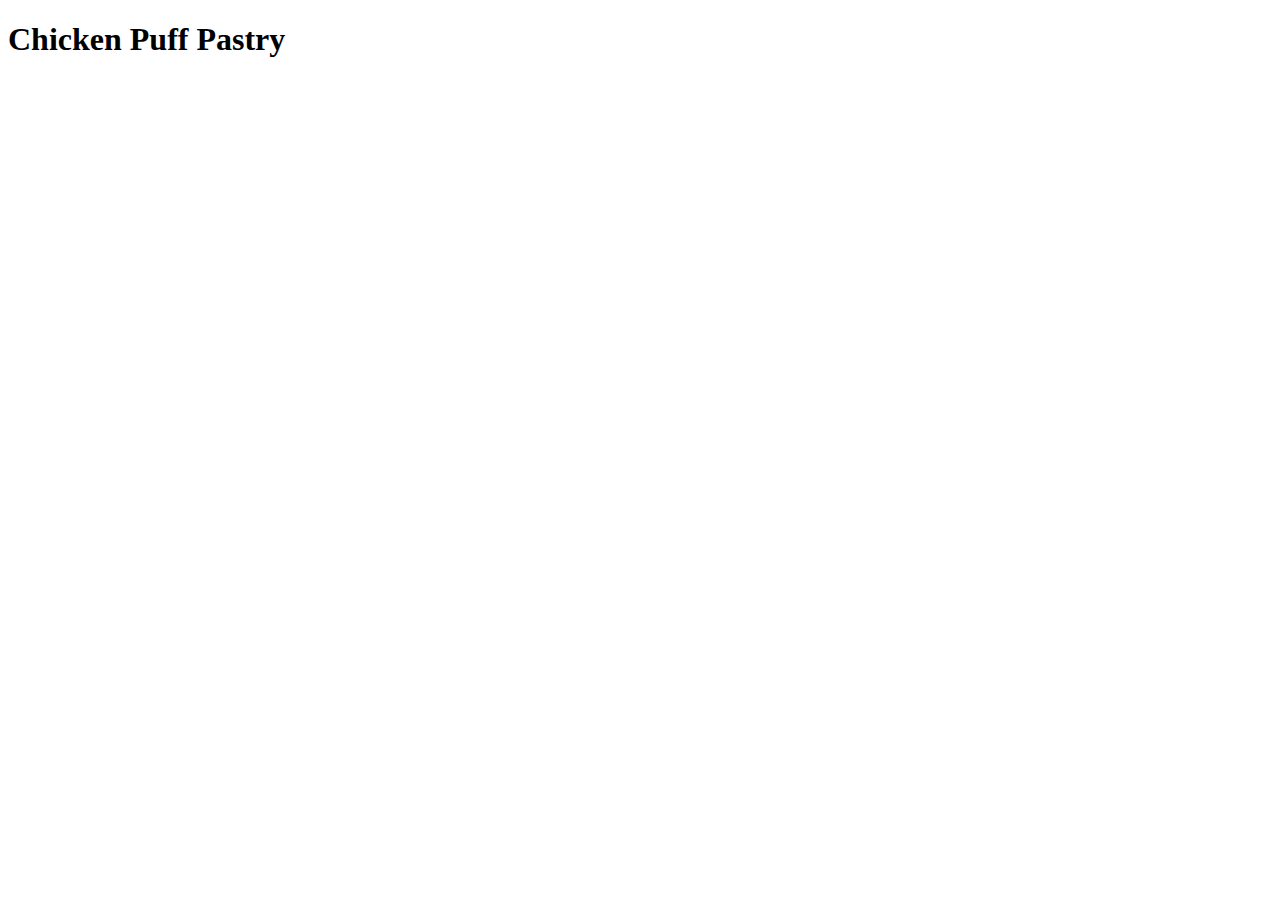
==== recipes/chicken-puff-pastry.html @ ab2abe8d "Added initial structure and first recipe" ====
<!DOCTYPE html>
<html lang="en">
<head>
    <meta charset="UTF-8">
    <meta http-equiv="X-UA-Compatible" content="IE=edge">
    <meta name="viewport" content="width=device-width, initial-scale=1.0">
    <title>Chicken Puff Pastry</title>
</head>
<body>
    <h1>Chicken Puff Pastry</h1>
</body>
</html>
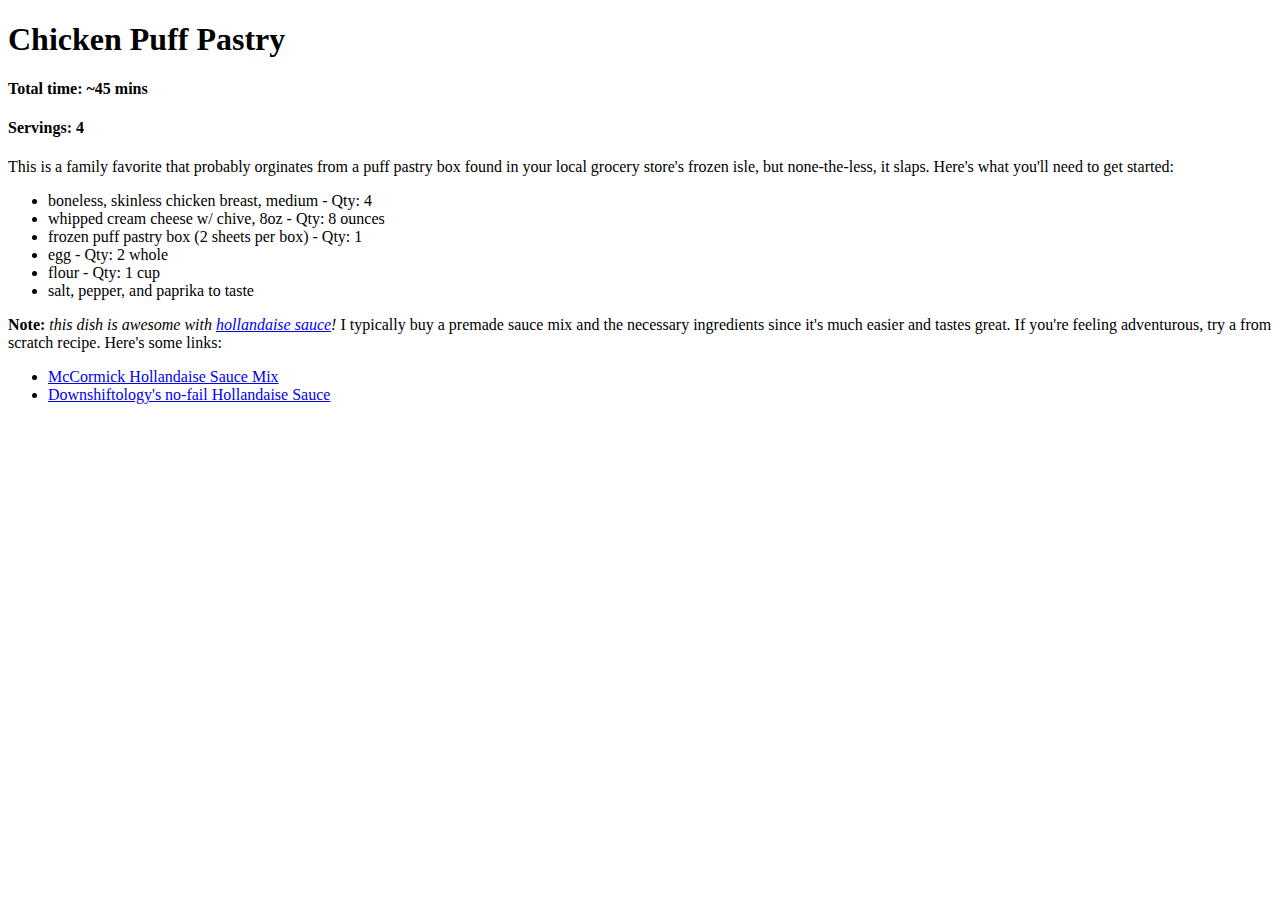
==== commit 85ddbd85: "Added recipe details and ingredients for CPP" ====
--- a/recipes/chicken-puff-pastry.html
+++ b/recipes/chicken-puff-pastry.html
@@ -8,5 +8,21 @@
 </head>
 <body>
     <h1>Chicken Puff Pastry</h1>
+    <h4>Total time: ~45 mins</h4>  
+    <h4>Servings: 4</h4>
+    <p>This is a family favorite that probably orginates from a puff pastry box found in your local grocery store's frozen isle, but none-the-less, it slaps. Here's what you'll need to get started:</p>
+        <ul>
+            <li>boneless, skinless chicken breast, medium - Qty: 4</li>
+            <li>whipped cream cheese w/ chive, 8oz - Qty: 8 ounces </li>
+            <li>frozen puff pastry box (2 sheets per box) - Qty: 1</li>
+            <li>egg - Qty: 2 whole</li>
+            <li>flour - Qty: 1 cup</li>
+            <li>salt, pepper, and paprika to taste</li>
+        </ul>
+    <p><strong>Note: </strong><em>this dish is awesome with <a href="https://en.wikipedia.org/wiki/Hollandaise_sauce">hollandaise sauce</a>!</em> I typically buy a premade sauce mix and the necessary ingredients since it's much easier and tastes great. If you're feeling adventurous, try a from scratch recipe. Here's some links:</p>
+        <ul>
+            <li><a href="https://www.mccormick.com/spices-and-flavors/recipe-mixes/gravies-and-sauces/hollandaise-sauce-mix">McCormick Hollandaise Sauce Mix</a></li>
+            <li><a href="https://downshiftology.com/recipes/hollandaise-sauce/">Downshiftology's no-fail Hollandaise Sauce</a></li>
+        </ul>
 </body>
 </html>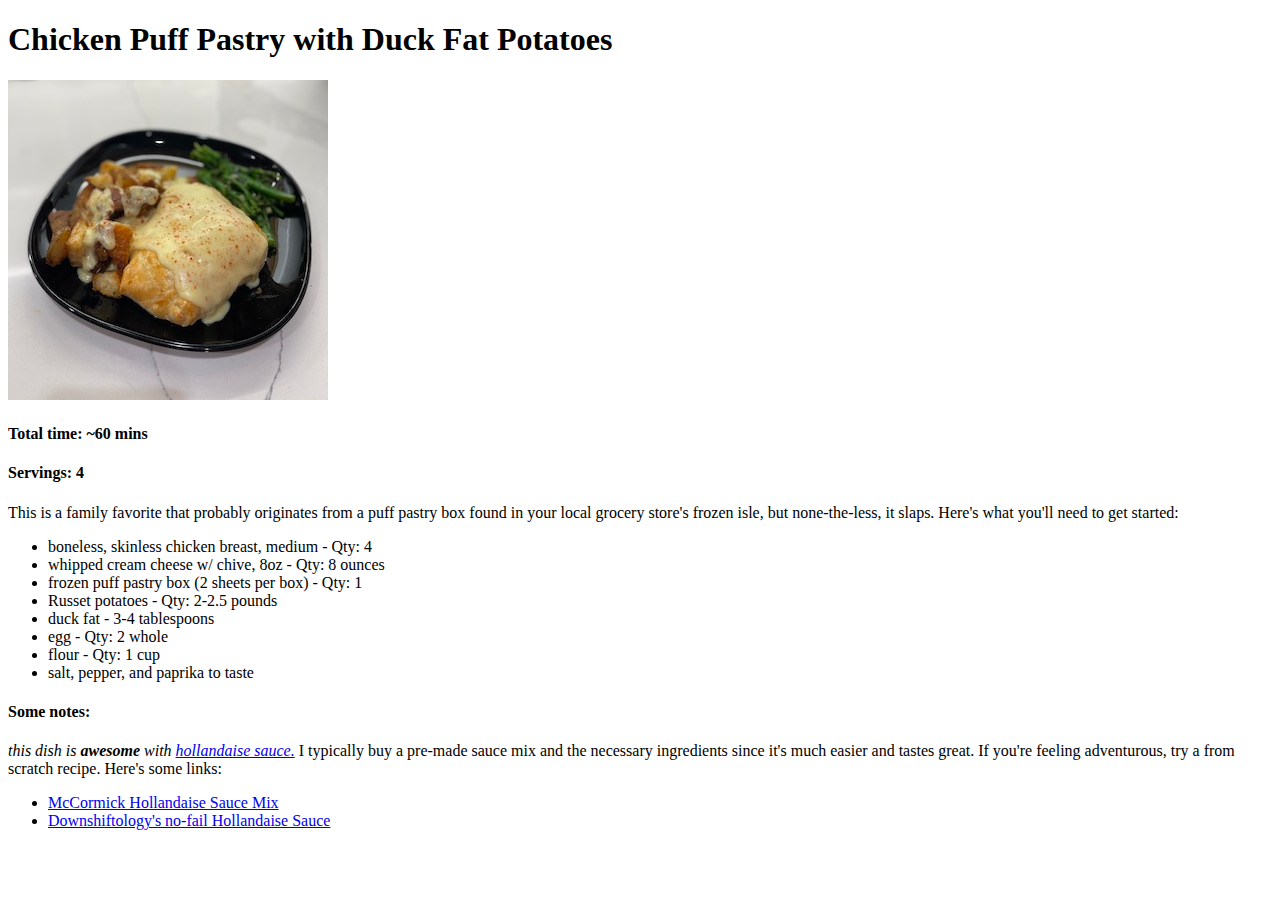
==== commit 2d68ad73: "combined CPP & potatoes, added imagine to CPP" ====
--- a/recipes/chicken-puff-pastry.html
+++ b/recipes/chicken-puff-pastry.html
@@ -4,22 +4,26 @@
     <meta charset="UTF-8">
     <meta http-equiv="X-UA-Compatible" content="IE=edge">
     <meta name="viewport" content="width=device-width, initial-scale=1.0">
-    <title>Chicken Puff Pastry</title>
+    <title>Chicken Puff Pastry w. Duck Fat Potatoes</title>
 </head>
 <body>
-    <h1>Chicken Puff Pastry</h1>
-    <h4>Total time: ~45 mins</h4>  
+    <h1>Chicken Puff Pastry with Duck Fat Potatoes</h1>
+    <img src="../images/portrait-final-product-cpp.jpeg" alt="a delicious plate of chicken puff pastry">
+    <h4>Total time: ~60 mins</h4>  
     <h4>Servings: 4</h4>
-    <p>This is a family favorite that probably orginates from a puff pastry box found in your local grocery store's frozen isle, but none-the-less, it slaps. Here's what you'll need to get started:</p>
+    <p>This is a family favorite that probably originates from a puff pastry box found in your local grocery store's frozen isle, but none-the-less, it slaps. Here's what you'll need to get started:</p>
         <ul>
             <li>boneless, skinless chicken breast, medium - Qty: 4</li>
             <li>whipped cream cheese w/ chive, 8oz - Qty: 8 ounces </li>
             <li>frozen puff pastry box (2 sheets per box) - Qty: 1</li>
+            <li>Russet potatoes - Qty: 2-2.5 pounds </li>
+            <li>duck fat - 3-4 tablespoons</li>
             <li>egg - Qty: 2 whole</li>
             <li>flour - Qty: 1 cup</li>
             <li>salt, pepper, and paprika to taste</li>
         </ul>
-    <p><strong>Note: </strong><em>this dish is awesome with <a href="https://en.wikipedia.org/wiki/Hollandaise_sauce">hollandaise sauce</a>!</em> I typically buy a premade sauce mix and the necessary ingredients since it's much easier and tastes great. If you're feeling adventurous, try a from scratch recipe. Here's some links:</p>
+    <h4>Some notes:</h4>
+        <p><em>this dish is <strong>awesome</strong> with <a href="https://en.wikipedia.org/wiki/Hollandaise_sauce">hollandaise sauce.</a></em> I typically buy a pre-made sauce mix and the necessary ingredients since it's much easier and tastes great. If you're feeling adventurous, try a from scratch recipe. Here's some links:</p>
         <ul>
             <li><a href="https://www.mccormick.com/spices-and-flavors/recipe-mixes/gravies-and-sauces/hollandaise-sauce-mix">McCormick Hollandaise Sauce Mix</a></li>
             <li><a href="https://downshiftology.com/recipes/hollandaise-sauce/">Downshiftology's no-fail Hollandaise Sauce</a></li>
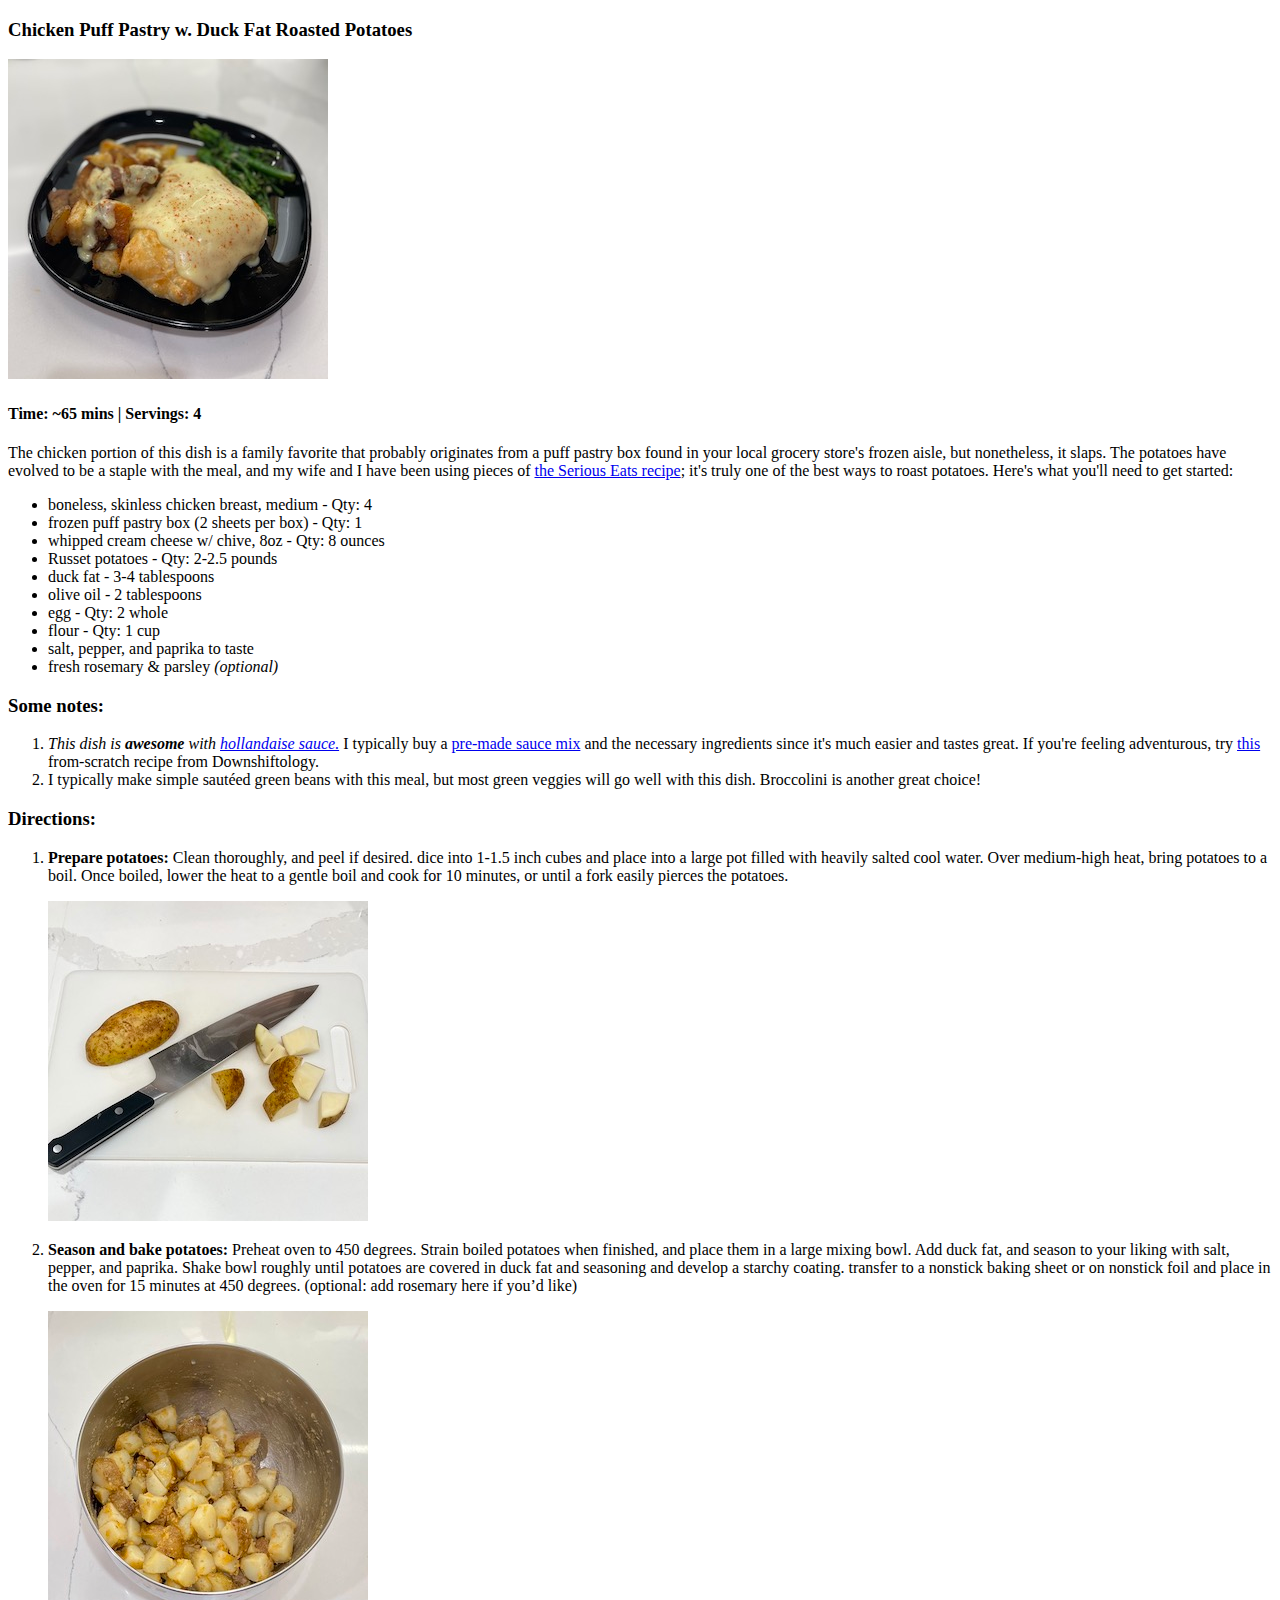
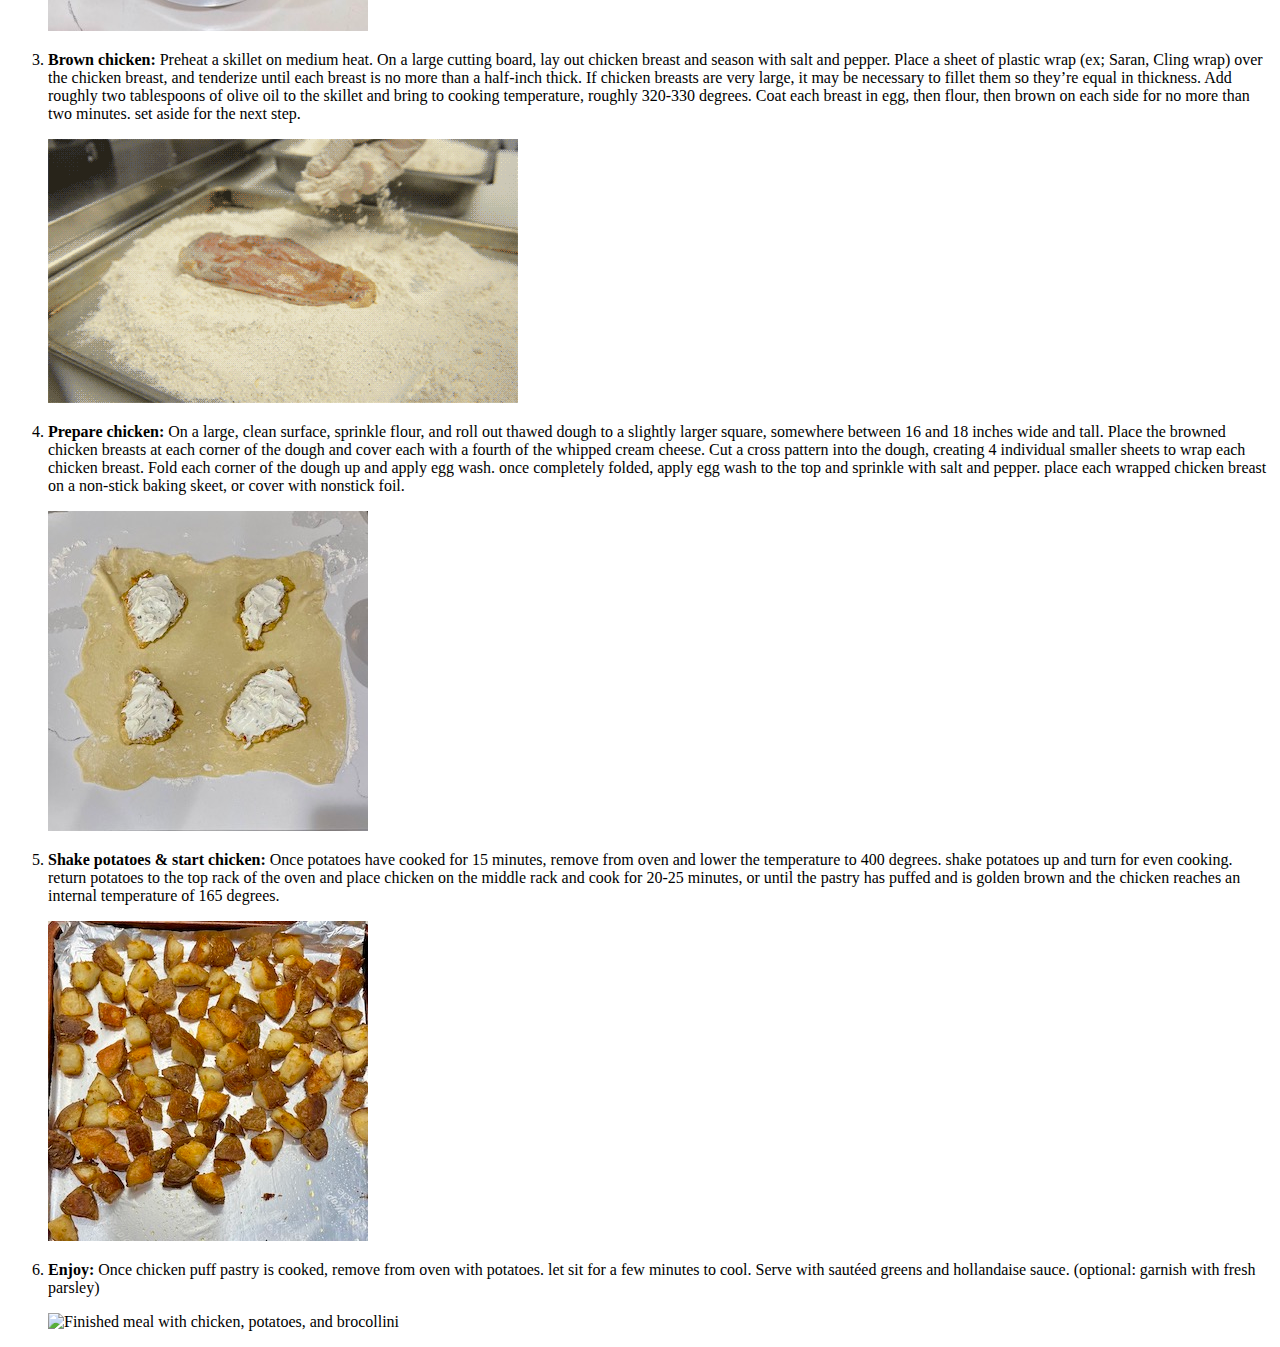
==== commit 0ccfadd2: "Finished CPP recipe, updated home page, added images" ====
--- a/recipes/chicken-puff-pastry.html
+++ b/recipes/chicken-puff-pastry.html
@@ -4,29 +4,38 @@
     <meta charset="UTF-8">
     <meta http-equiv="X-UA-Compatible" content="IE=edge">
     <meta name="viewport" content="width=device-width, initial-scale=1.0">
-    <title>Chicken Puff Pastry w. Duck Fat Potatoes</title>
+    <title>Chicken Puff Pastry w. Duck Fat Roasted Potatoes</title>
 </head>
 <body>
-    <h1>Chicken Puff Pastry with Duck Fat Potatoes</h1>
+    <h3>Chicken Puff Pastry w. Duck Fat Roasted Potatoes</h3>
     <img src="../images/portrait-final-product-cpp.jpeg" alt="a delicious plate of chicken puff pastry">
-    <h4>Total time: ~60 mins</h4>  
-    <h4>Servings: 4</h4>
-    <p>This is a family favorite that probably originates from a puff pastry box found in your local grocery store's frozen isle, but none-the-less, it slaps. Here's what you'll need to get started:</p>
-        <ul>
-            <li>boneless, skinless chicken breast, medium - Qty: 4</li>
-            <li>whipped cream cheese w/ chive, 8oz - Qty: 8 ounces </li>
-            <li>frozen puff pastry box (2 sheets per box) - Qty: 1</li>
-            <li>Russet potatoes - Qty: 2-2.5 pounds </li>
-            <li>duck fat - 3-4 tablespoons</li>
-            <li>egg - Qty: 2 whole</li>
-            <li>flour - Qty: 1 cup</li>
-            <li>salt, pepper, and paprika to taste</li>
-        </ul>
-    <h4>Some notes:</h4>
-        <p><em>this dish is <strong>awesome</strong> with <a href="https://en.wikipedia.org/wiki/Hollandaise_sauce">hollandaise sauce.</a></em> I typically buy a pre-made sauce mix and the necessary ingredients since it's much easier and tastes great. If you're feeling adventurous, try a from scratch recipe. Here's some links:</p>
-        <ul>
-            <li><a href="https://www.mccormick.com/spices-and-flavors/recipe-mixes/gravies-and-sauces/hollandaise-sauce-mix">McCormick Hollandaise Sauce Mix</a></li>
-            <li><a href="https://downshiftology.com/recipes/hollandaise-sauce/">Downshiftology's no-fail Hollandaise Sauce</a></li>
-        </ul>
+    <h4>Time: ~65 mins | Servings: 4</h4>
+        <p>The chicken portion of this dish is a family favorite that probably originates from a puff pastry box found in your local grocery store's frozen aisle, but nonetheless, it slaps. The potatoes have evolved to be a staple with the meal, and my wife and I have been using pieces of <a href="https://www.seriouseats.com/the-best-roast-potatoes-ever-recipe">the Serious Eats recipe</a>; it's truly one of the best ways to roast potatoes. Here's what you'll need to get started:</p>
+            <ul>
+                <li>boneless, skinless chicken breast, medium - Qty: 4</li>
+                <li>frozen puff pastry box (2 sheets per box) - Qty: 1</li>
+                <li>whipped cream cheese w/ chive, 8oz - Qty: 8 ounces </li>
+                <li>Russet potatoes - Qty: 2-2.5 pounds </li>
+                <li>duck fat - 3-4 tablespoons</li>
+                <li>olive oil - 2 tablespoons</li>
+                <li>egg - Qty: 2 whole</li>
+                <li>flour - Qty: 1 cup</li>
+                <li>salt, pepper, and paprika to taste</li>
+                <li>fresh rosemary & parsley <em>(optional)</em></li>
+            </ul>
+    <h3>Some notes:</h3>
+        <Ol>
+            <li><em>This dish is <strong>awesome</strong> with <a href="https://en.wikipedia.org/wiki/Hollandaise_sauce">hollandaise sauce.</a></em> I typically buy a <a href="https://www.mccormick.com/spices-and-flavors/recipe-mixes/gravies-and-sauces/hollandaise-sauce-mix">pre-made sauce mix</a> and the necessary ingredients since it's much easier and tastes great. If you're feeling adventurous, try <a href="https://downshiftology.com/recipes/hollandaise-sauce/">this</a> from-scratch recipe from Downshiftology.</li>
+            <li>I typically make simple sautéed green beans with this meal, but most green veggies will go well with this dish. Broccolini is another great choice! </li>
+        </Ol>
+    <h3>Directions:</h3>
+        <ol>
+            <li><p><strong>Prepare potatoes: </strong> Clean thoroughly, and peel if desired. dice into 1-1.5 inch cubes and place into a large pot filled with heavily salted cool water. Over medium-high heat, bring potatoes to a boil. Once boiled, lower the heat to a gentle boil and cook for 10 minutes, or until a fork easily pierces the potatoes.</p><img src="../images/sliced-potatoes-center.jpeg" alt="Potatoes sliced to 1-1.5 inch cubes"></li>
+            <li><p><strong>Season and bake potatoes: </strong> Preheat oven to 450 degrees. Strain boiled potatoes when finished, and place them in a large mixing bowl. Add duck fat, and season to your liking with salt, pepper, and paprika. Shake bowl roughly until potatoes are covered in duck fat and seasoning and develop a starchy coating. transfer to a nonstick baking sheet or on nonstick foil and place in the oven for 15 minutes at 450 degrees. (optional: add rosemary here if you’d like)</p><img src="../images/seasoned-potatoes-w-duck-fat.jpeg" alt="Seasoned potatoes with duck fat"></li>
+            <li><p><strong>Brown chicken: </strong>Preheat a skillet on medium heat. On a large cutting board, lay out chicken breast and season with salt and pepper. Place a sheet of plastic wrap (ex; Saran, Cling wrap) over the chicken breast, and tenderize until each breast is no more than a half-inch thick. If chicken breasts are very large, it may be necessary to fillet them so they’re equal in thickness. Add roughly two tablespoons of olive oil to the skillet and bring to cooking temperature, roughly 320-330 degrees. Coat each breast in egg, then flour, then brown on each side for no more than two minutes. set aside for the next step.</p><img src="../images/chicken-flower-gif.gif" alt="Chicken breast being flowered on pan"></li>
+            <li><p><strong>Prepare chicken: </strong>On a large, clean surface, sprinkle flour, and roll out thawed dough to a slightly larger square, somewhere between 16 and 18 inches wide and tall. Place the browned chicken breasts at each corner of the dough and cover each with a fourth of the whipped cream cheese. Cut a cross pattern into the dough, creating 4 individual smaller sheets to wrap each chicken breast. Fold each corner of the dough up and apply egg wash. once completely folded, apply egg wash to the top and sprinkle with salt and pepper. place each wrapped chicken breast on a non-stick baking skeet, or cover with nonstick foil.</p><img src="../images/cpp-dough-cream-cheese.jpeg" alt="Chicken breasts covered in cream cheese on thawed dough"</li>
+            <li><p><strong>Shake potatoes & start chicken: </strong>Once potatoes have cooked for 15 minutes, remove from oven and lower the temperature to 400 degrees. shake potatoes up and turn for even cooking. return potatoes to the top rack of the oven and place chicken on the middle rack and cook for 20-25 minutes, or until the pastry has puffed and is golden brown and the chicken reaches an internal temperature of 165 degrees.</p><img src="../images/finished-potatoes.jpeg" alt="Finished potatoes on baking sheet"></li>
+            <li><p><strong>Enjoy: </strong>Once chicken puff pastry is cooked, remove from oven with potatoes. let sit for a few minutes to cool. Serve with sautéed greens and hollandaise sauce. (optional: garnish with fresh parsley)</p><img src="../images/6z4rks.gif" alt="Finished meal with chicken, potatoes, and brocollini"</li>
+        </ol>
 </body>
 </html>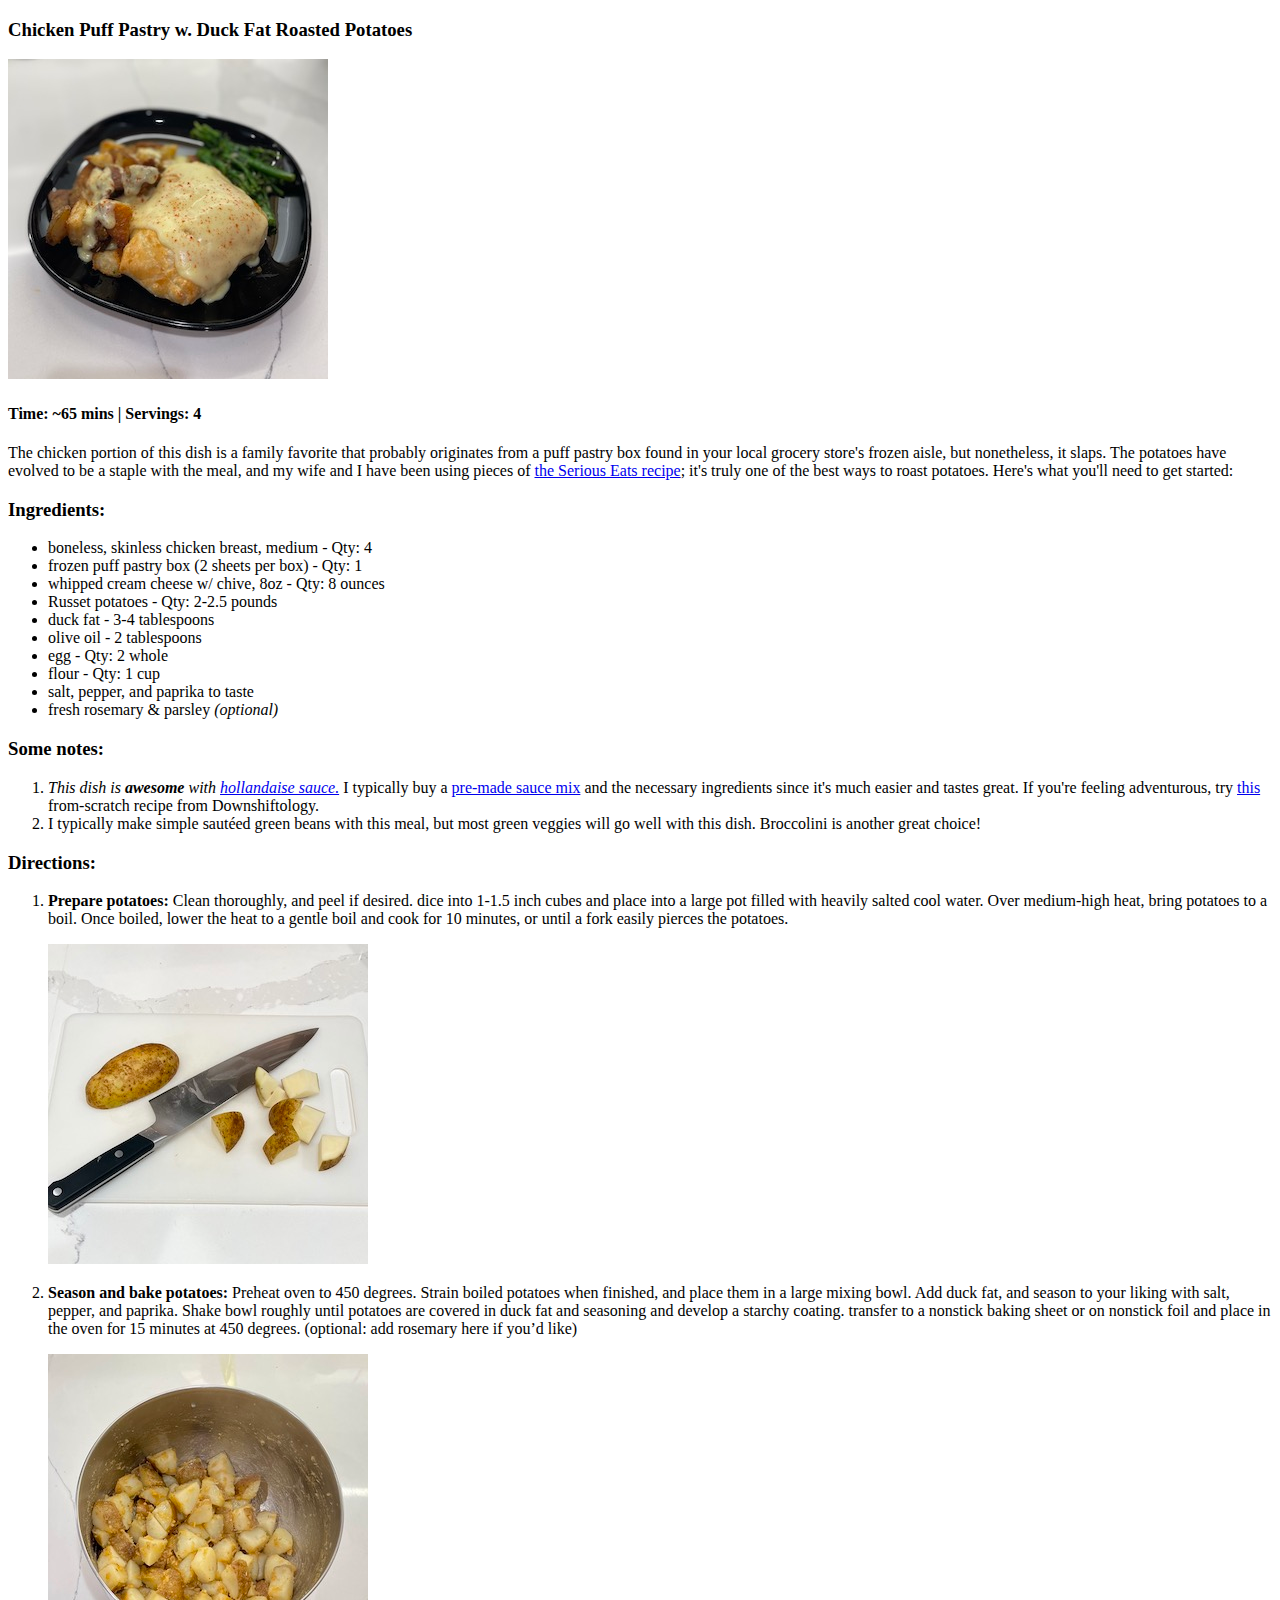
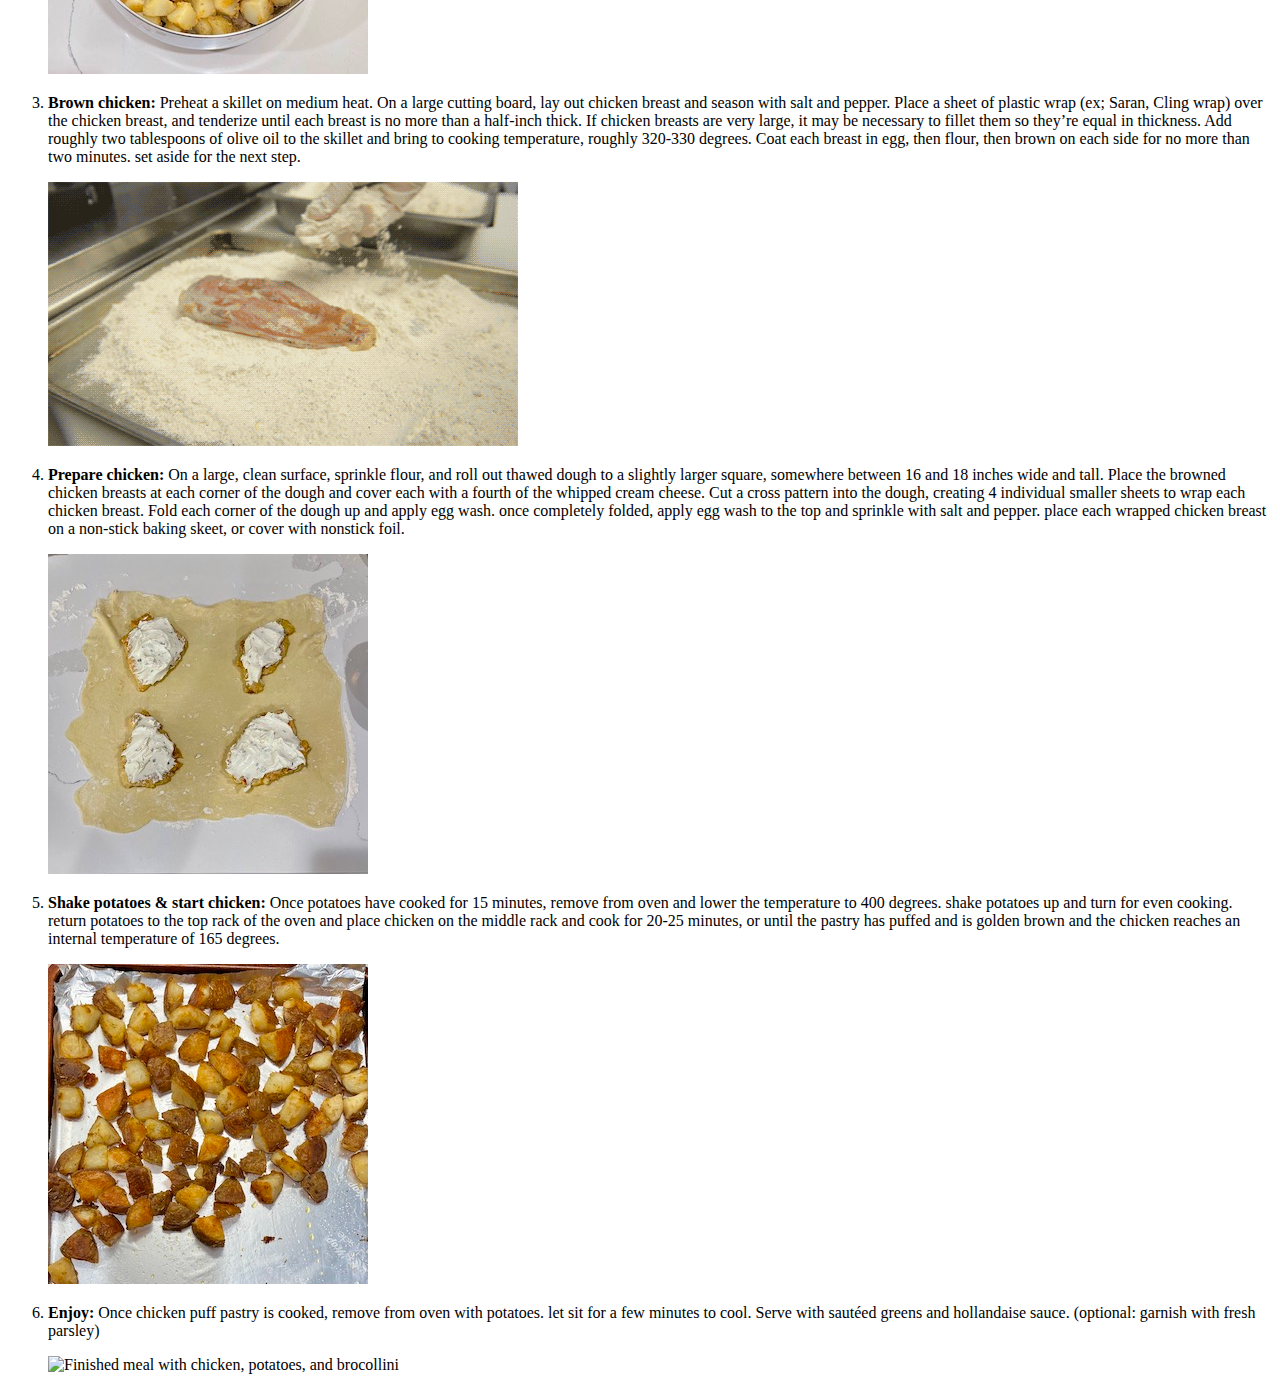
==== commit 3624a9cc: "Added BEC recipe, updated index" ====
--- a/recipes/chicken-puff-pastry.html
+++ b/recipes/chicken-puff-pastry.html
@@ -11,18 +11,19 @@
     <img src="../images/portrait-final-product-cpp.jpeg" alt="a delicious plate of chicken puff pastry">
     <h4>Time: ~65 mins | Servings: 4</h4>
         <p>The chicken portion of this dish is a family favorite that probably originates from a puff pastry box found in your local grocery store's frozen aisle, but nonetheless, it slaps. The potatoes have evolved to be a staple with the meal, and my wife and I have been using pieces of <a href="https://www.seriouseats.com/the-best-roast-potatoes-ever-recipe">the Serious Eats recipe</a>; it's truly one of the best ways to roast potatoes. Here's what you'll need to get started:</p>
-            <ul>
-                <li>boneless, skinless chicken breast, medium - Qty: 4</li>
-                <li>frozen puff pastry box (2 sheets per box) - Qty: 1</li>
-                <li>whipped cream cheese w/ chive, 8oz - Qty: 8 ounces </li>
-                <li>Russet potatoes - Qty: 2-2.5 pounds </li>
-                <li>duck fat - 3-4 tablespoons</li>
-                <li>olive oil - 2 tablespoons</li>
-                <li>egg - Qty: 2 whole</li>
-                <li>flour - Qty: 1 cup</li>
-                <li>salt, pepper, and paprika to taste</li>
-                <li>fresh rosemary & parsley <em>(optional)</em></li>
-            </ul>
+    <h3><strong>Ingredients:</strong></h4>    
+        <ul>
+            <li>boneless, skinless chicken breast, medium - Qty: 4</li>
+            <li>frozen puff pastry box (2 sheets per box) - Qty: 1</li>
+            <li>whipped cream cheese w/ chive, 8oz - Qty: 8 ounces </li>
+            <li>Russet potatoes - Qty: 2-2.5 pounds </li>
+            <li>duck fat - 3-4 tablespoons</li>
+            <li>olive oil - 2 tablespoons</li>
+            <li>egg - Qty: 2 whole</li>
+            <li>flour - Qty: 1 cup</li>
+            <li>salt, pepper, and paprika to taste</li>
+            <li>fresh rosemary & parsley <em>(optional)</em></li>
+        </ul>
     <h3>Some notes:</h3>
         <Ol>
             <li><em>This dish is <strong>awesome</strong> with <a href="https://en.wikipedia.org/wiki/Hollandaise_sauce">hollandaise sauce.</a></em> I typically buy a <a href="https://www.mccormick.com/spices-and-flavors/recipe-mixes/gravies-and-sauces/hollandaise-sauce-mix">pre-made sauce mix</a> and the necessary ingredients since it's much easier and tastes great. If you're feeling adventurous, try <a href="https://downshiftology.com/recipes/hollandaise-sauce/">this</a> from-scratch recipe from Downshiftology.</li>
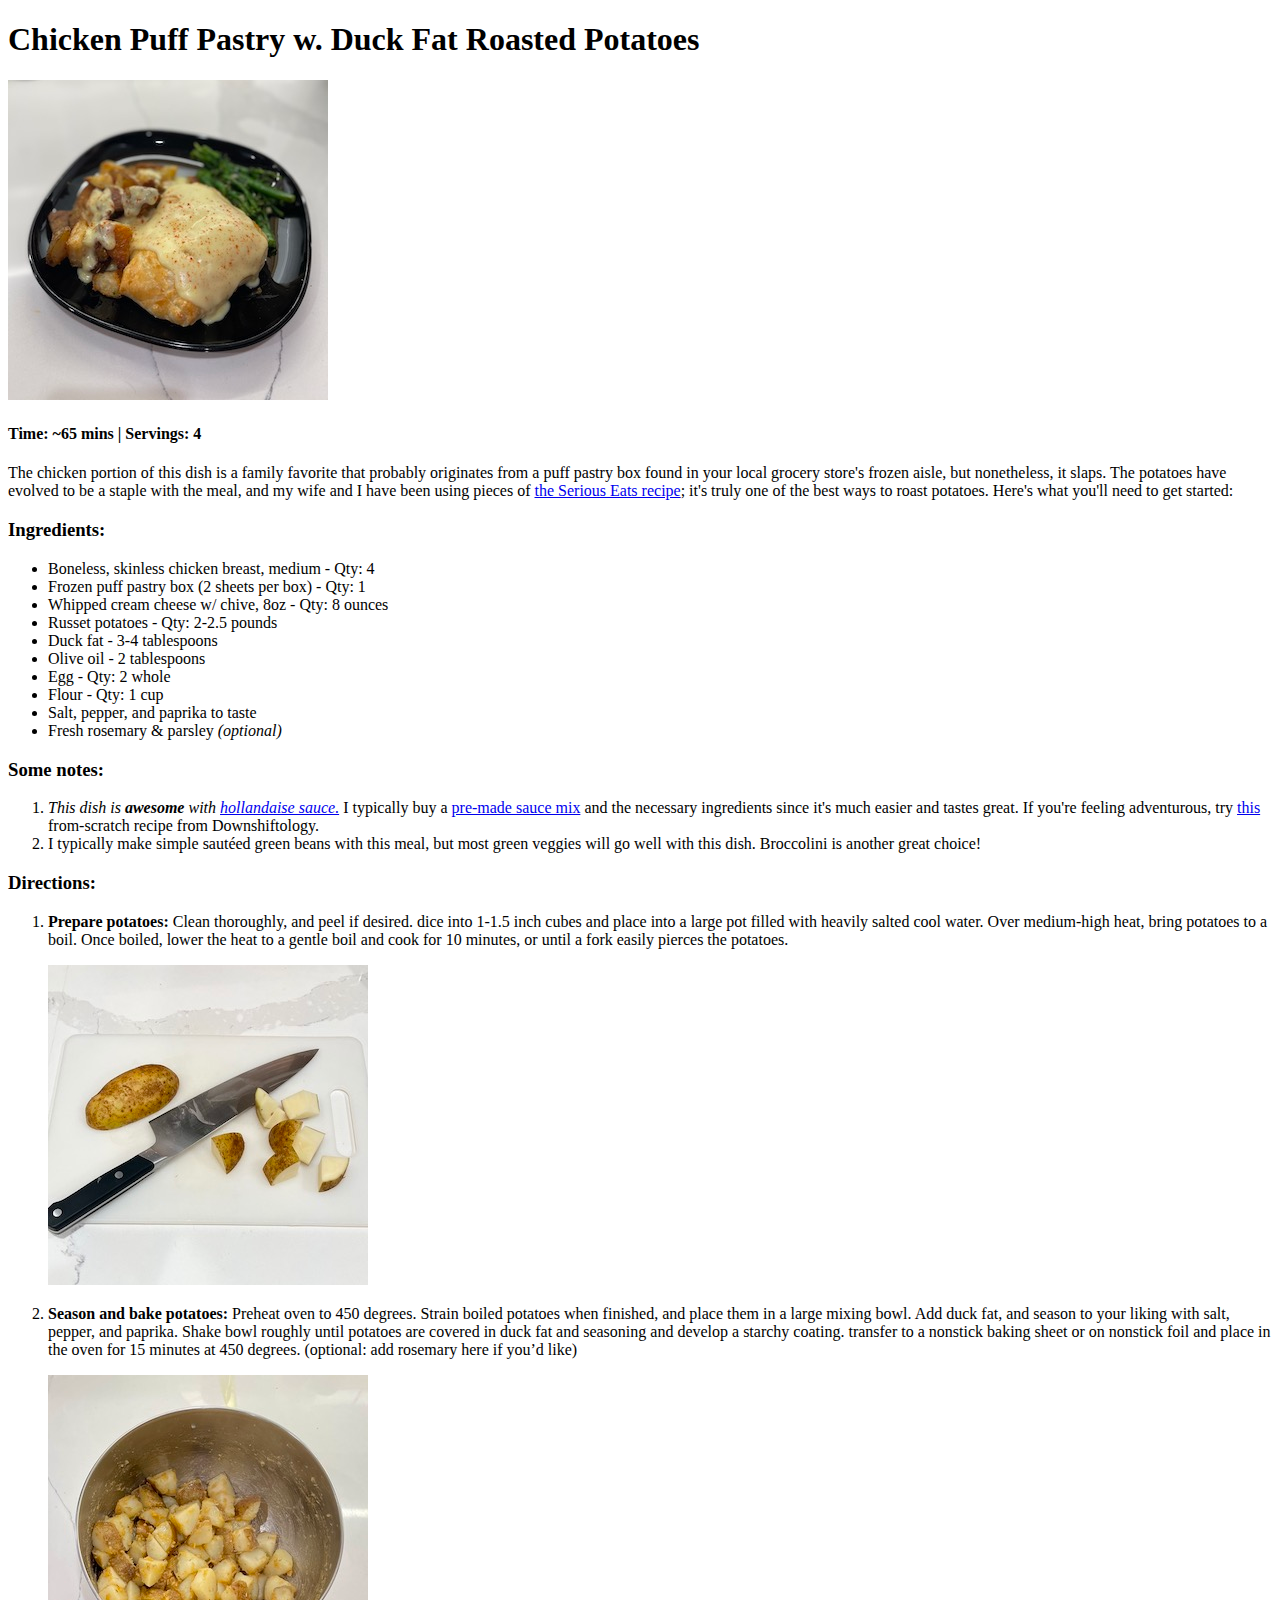
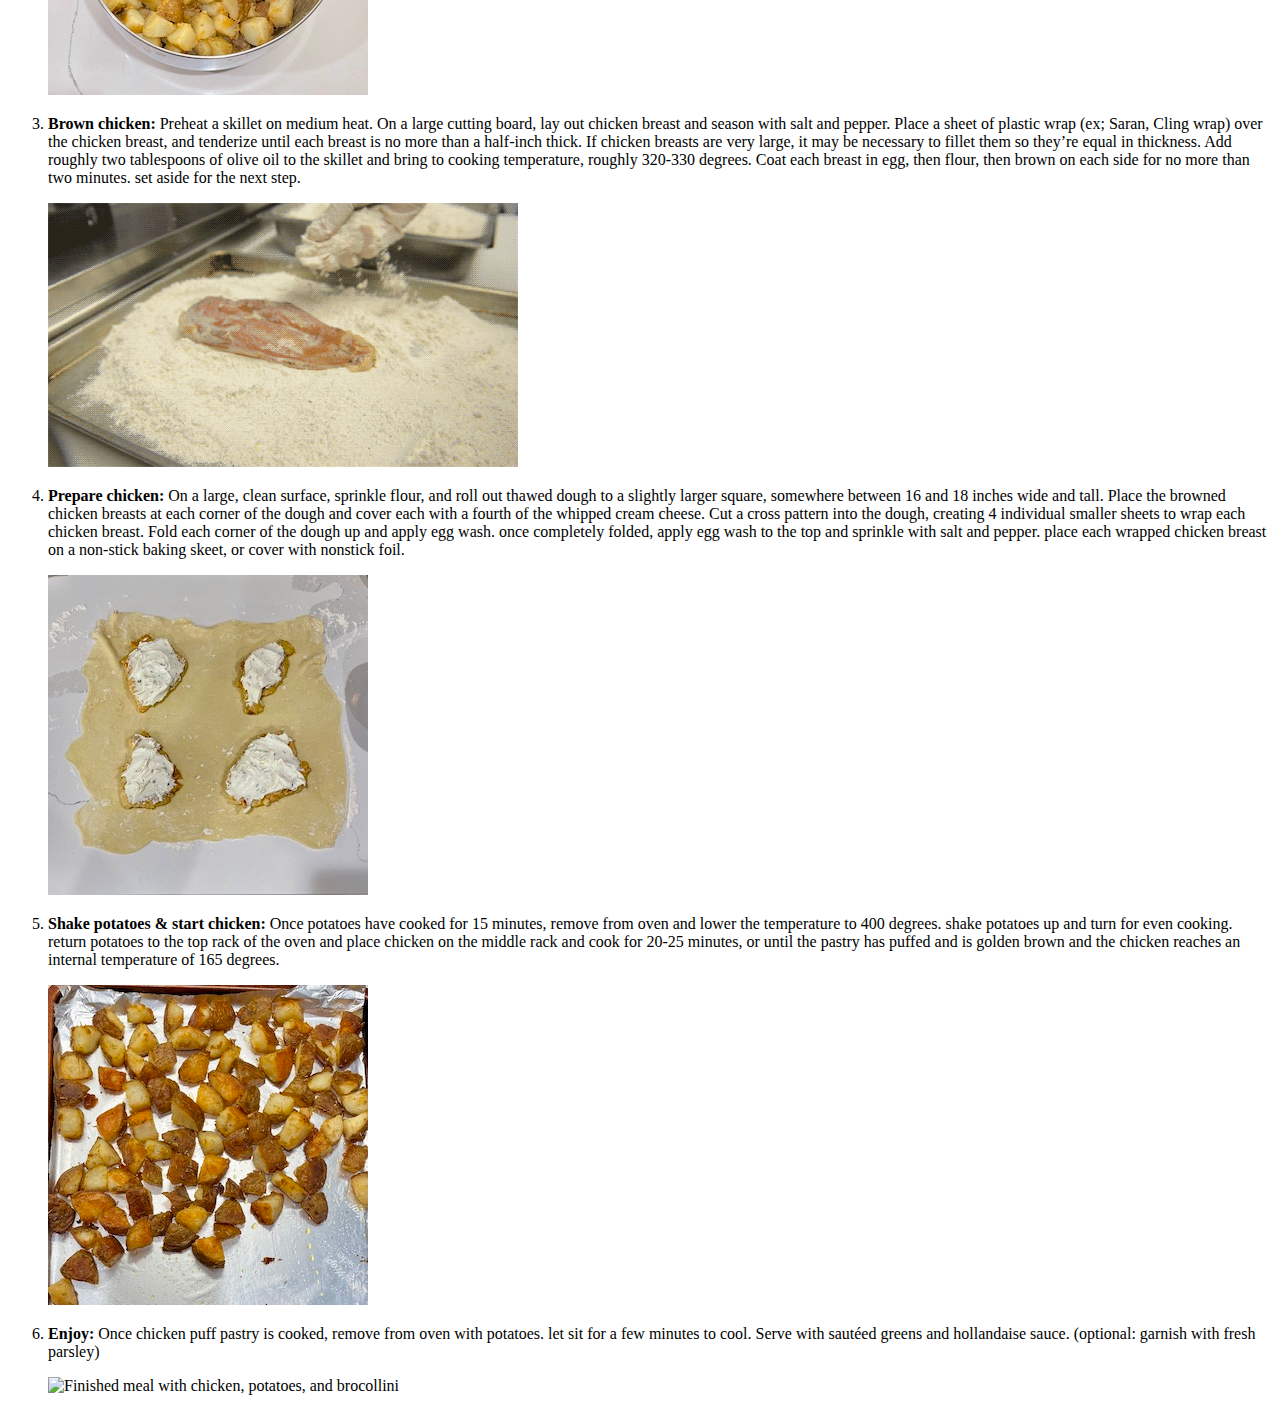
==== commit 1d5fd9c0: "Added Reuben recipe, fixed some formatting on all recipes, added additional images, grammar checked" ====
--- a/recipes/chicken-puff-pastry.html
+++ b/recipes/chicken-puff-pastry.html
@@ -7,22 +7,22 @@
     <title>Chicken Puff Pastry w. Duck Fat Roasted Potatoes</title>
 </head>
 <body>
-    <h3>Chicken Puff Pastry w. Duck Fat Roasted Potatoes</h3>
+    <h1>Chicken Puff Pastry w. Duck Fat Roasted Potatoes</h1>
     <img src="../images/portrait-final-product-cpp.jpeg" alt="a delicious plate of chicken puff pastry">
     <h4>Time: ~65 mins | Servings: 4</h4>
         <p>The chicken portion of this dish is a family favorite that probably originates from a puff pastry box found in your local grocery store's frozen aisle, but nonetheless, it slaps. The potatoes have evolved to be a staple with the meal, and my wife and I have been using pieces of <a href="https://www.seriouseats.com/the-best-roast-potatoes-ever-recipe">the Serious Eats recipe</a>; it's truly one of the best ways to roast potatoes. Here's what you'll need to get started:</p>
-    <h3><strong>Ingredients:</strong></h4>    
+    <h3>Ingredients:</h3>    
         <ul>
-            <li>boneless, skinless chicken breast, medium - Qty: 4</li>
-            <li>frozen puff pastry box (2 sheets per box) - Qty: 1</li>
-            <li>whipped cream cheese w/ chive, 8oz - Qty: 8 ounces </li>
+            <li>Boneless, skinless chicken breast, medium - Qty: 4</li>
+            <li>Frozen puff pastry box (2 sheets per box) - Qty: 1</li>
+            <li>Whipped cream cheese w/ chive, 8oz - Qty: 8 ounces </li>
             <li>Russet potatoes - Qty: 2-2.5 pounds </li>
-            <li>duck fat - 3-4 tablespoons</li>
-            <li>olive oil - 2 tablespoons</li>
-            <li>egg - Qty: 2 whole</li>
-            <li>flour - Qty: 1 cup</li>
-            <li>salt, pepper, and paprika to taste</li>
-            <li>fresh rosemary & parsley <em>(optional)</em></li>
+            <li>Duck fat - 3-4 tablespoons</li>
+            <li>Olive oil - 2 tablespoons</li>
+            <li>Egg - Qty: 2 whole</li>
+            <li>Flour - Qty: 1 cup</li>
+            <li>Salt, pepper, and paprika to taste</li>
+            <li>Fresh rosemary & parsley <em>(optional)</em></li>
         </ul>
     <h3>Some notes:</h3>
         <Ol>
@@ -31,12 +31,12 @@
         </Ol>
     <h3>Directions:</h3>
         <ol>
-            <li><p><strong>Prepare potatoes: </strong> Clean thoroughly, and peel if desired. dice into 1-1.5 inch cubes and place into a large pot filled with heavily salted cool water. Over medium-high heat, bring potatoes to a boil. Once boiled, lower the heat to a gentle boil and cook for 10 minutes, or until a fork easily pierces the potatoes.</p><img src="../images/sliced-potatoes-center.jpeg" alt="Potatoes sliced to 1-1.5 inch cubes"></li>
-            <li><p><strong>Season and bake potatoes: </strong> Preheat oven to 450 degrees. Strain boiled potatoes when finished, and place them in a large mixing bowl. Add duck fat, and season to your liking with salt, pepper, and paprika. Shake bowl roughly until potatoes are covered in duck fat and seasoning and develop a starchy coating. transfer to a nonstick baking sheet or on nonstick foil and place in the oven for 15 minutes at 450 degrees. (optional: add rosemary here if you’d like)</p><img src="../images/seasoned-potatoes-w-duck-fat.jpeg" alt="Seasoned potatoes with duck fat"></li>
-            <li><p><strong>Brown chicken: </strong>Preheat a skillet on medium heat. On a large cutting board, lay out chicken breast and season with salt and pepper. Place a sheet of plastic wrap (ex; Saran, Cling wrap) over the chicken breast, and tenderize until each breast is no more than a half-inch thick. If chicken breasts are very large, it may be necessary to fillet them so they’re equal in thickness. Add roughly two tablespoons of olive oil to the skillet and bring to cooking temperature, roughly 320-330 degrees. Coat each breast in egg, then flour, then brown on each side for no more than two minutes. set aside for the next step.</p><img src="../images/chicken-flower-gif.gif" alt="Chicken breast being flowered on pan"></li>
-            <li><p><strong>Prepare chicken: </strong>On a large, clean surface, sprinkle flour, and roll out thawed dough to a slightly larger square, somewhere between 16 and 18 inches wide and tall. Place the browned chicken breasts at each corner of the dough and cover each with a fourth of the whipped cream cheese. Cut a cross pattern into the dough, creating 4 individual smaller sheets to wrap each chicken breast. Fold each corner of the dough up and apply egg wash. once completely folded, apply egg wash to the top and sprinkle with salt and pepper. place each wrapped chicken breast on a non-stick baking skeet, or cover with nonstick foil.</p><img src="../images/cpp-dough-cream-cheese.jpeg" alt="Chicken breasts covered in cream cheese on thawed dough"</li>
-            <li><p><strong>Shake potatoes & start chicken: </strong>Once potatoes have cooked for 15 minutes, remove from oven and lower the temperature to 400 degrees. shake potatoes up and turn for even cooking. return potatoes to the top rack of the oven and place chicken on the middle rack and cook for 20-25 minutes, or until the pastry has puffed and is golden brown and the chicken reaches an internal temperature of 165 degrees.</p><img src="../images/finished-potatoes.jpeg" alt="Finished potatoes on baking sheet"></li>
-            <li><p><strong>Enjoy: </strong>Once chicken puff pastry is cooked, remove from oven with potatoes. let sit for a few minutes to cool. Serve with sautéed greens and hollandaise sauce. (optional: garnish with fresh parsley)</p><img src="../images/6z4rks.gif" alt="Finished meal with chicken, potatoes, and brocollini"</li>
+            <li><p><strong>Prepare potatoes:</strong> Clean thoroughly, and peel if desired. dice into 1-1.5 inch cubes and place into a large pot filled with heavily salted cool water. Over medium-high heat, bring potatoes to a boil. Once boiled, lower the heat to a gentle boil and cook for 10 minutes, or until a fork easily pierces the potatoes.</p><img src="../images/sliced-potatoes-center.jpeg" alt="Potatoes sliced to 1-1.5 inch cubes"></li>
+            <li><p><strong>Season and bake potatoes:</strong> Preheat oven to 450 degrees. Strain boiled potatoes when finished, and place them in a large mixing bowl. Add duck fat, and season to your liking with salt, pepper, and paprika. Shake bowl roughly until potatoes are covered in duck fat and seasoning and develop a starchy coating. transfer to a nonstick baking sheet or on nonstick foil and place in the oven for 15 minutes at 450 degrees. (optional: add rosemary here if you’d like)</p><img src="../images/seasoned-potatoes-w-duck-fat.jpeg" alt="Seasoned potatoes with duck fat"></li>
+            <li><p><strong>Brown chicken:</strong> Preheat a skillet on medium heat. On a large cutting board, lay out chicken breast and season with salt and pepper. Place a sheet of plastic wrap (ex; Saran, Cling wrap) over the chicken breast, and tenderize until each breast is no more than a half-inch thick. If chicken breasts are very large, it may be necessary to fillet them so they’re equal in thickness. Add roughly two tablespoons of olive oil to the skillet and bring to cooking temperature, roughly 320-330 degrees. Coat each breast in egg, then flour, then brown on each side for no more than two minutes. set aside for the next step.</p><img src="../images/chicken-flower-gif.gif" alt="Chicken breast being flowered on pan"></li>
+            <li><p><strong>Prepare chicken:</strong> On a large, clean surface, sprinkle flour, and roll out thawed dough to a slightly larger square, somewhere between 16 and 18 inches wide and tall. Place the browned chicken breasts at each corner of the dough and cover each with a fourth of the whipped cream cheese. Cut a cross pattern into the dough, creating 4 individual smaller sheets to wrap each chicken breast. Fold each corner of the dough up and apply egg wash. once completely folded, apply egg wash to the top and sprinkle with salt and pepper. place each wrapped chicken breast on a non-stick baking skeet, or cover with nonstick foil.</p><img src="../images/cpp-dough-cream-cheese.jpeg" alt="Chicken breasts covered in cream cheese on thawed dough"></li>
+            <li><p><strong>Shake potatoes & start chicken:</strong> Once potatoes have cooked for 15 minutes, remove from oven and lower the temperature to 400 degrees. shake potatoes up and turn for even cooking. return potatoes to the top rack of the oven and place chicken on the middle rack and cook for 20-25 minutes, or until the pastry has puffed and is golden brown and the chicken reaches an internal temperature of 165 degrees.</p><img src="../images/finished-potatoes.jpeg" alt="Finished potatoes on baking sheet"></li>
+            <li><p><strong>Enjoy:</strong> Once chicken puff pastry is cooked, remove from oven with potatoes. let sit for a few minutes to cool. Serve with sautéed greens and hollandaise sauce. (optional: garnish with fresh parsley)</p><img src="../images/6z4rks.gif" alt="Finished meal with chicken, potatoes, and brocollini"></li>
         </ol>
 </body>
 </html>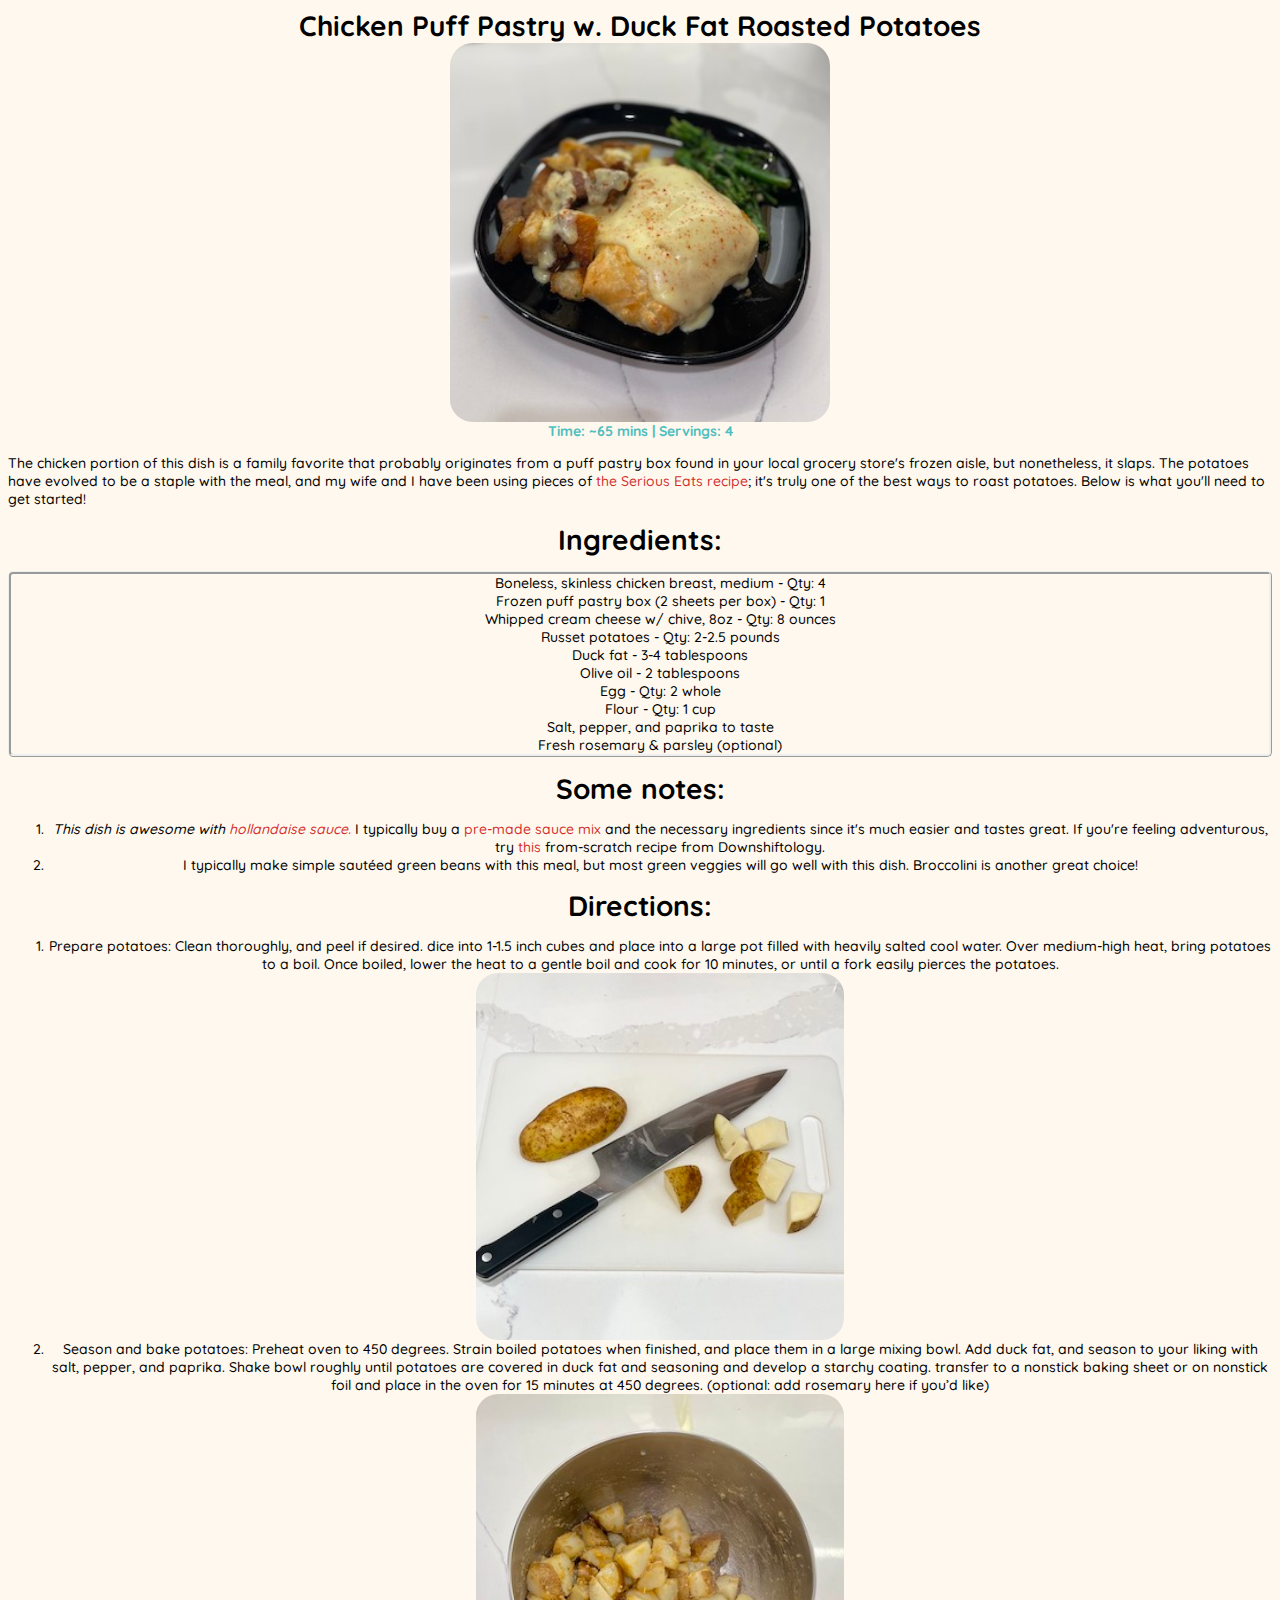
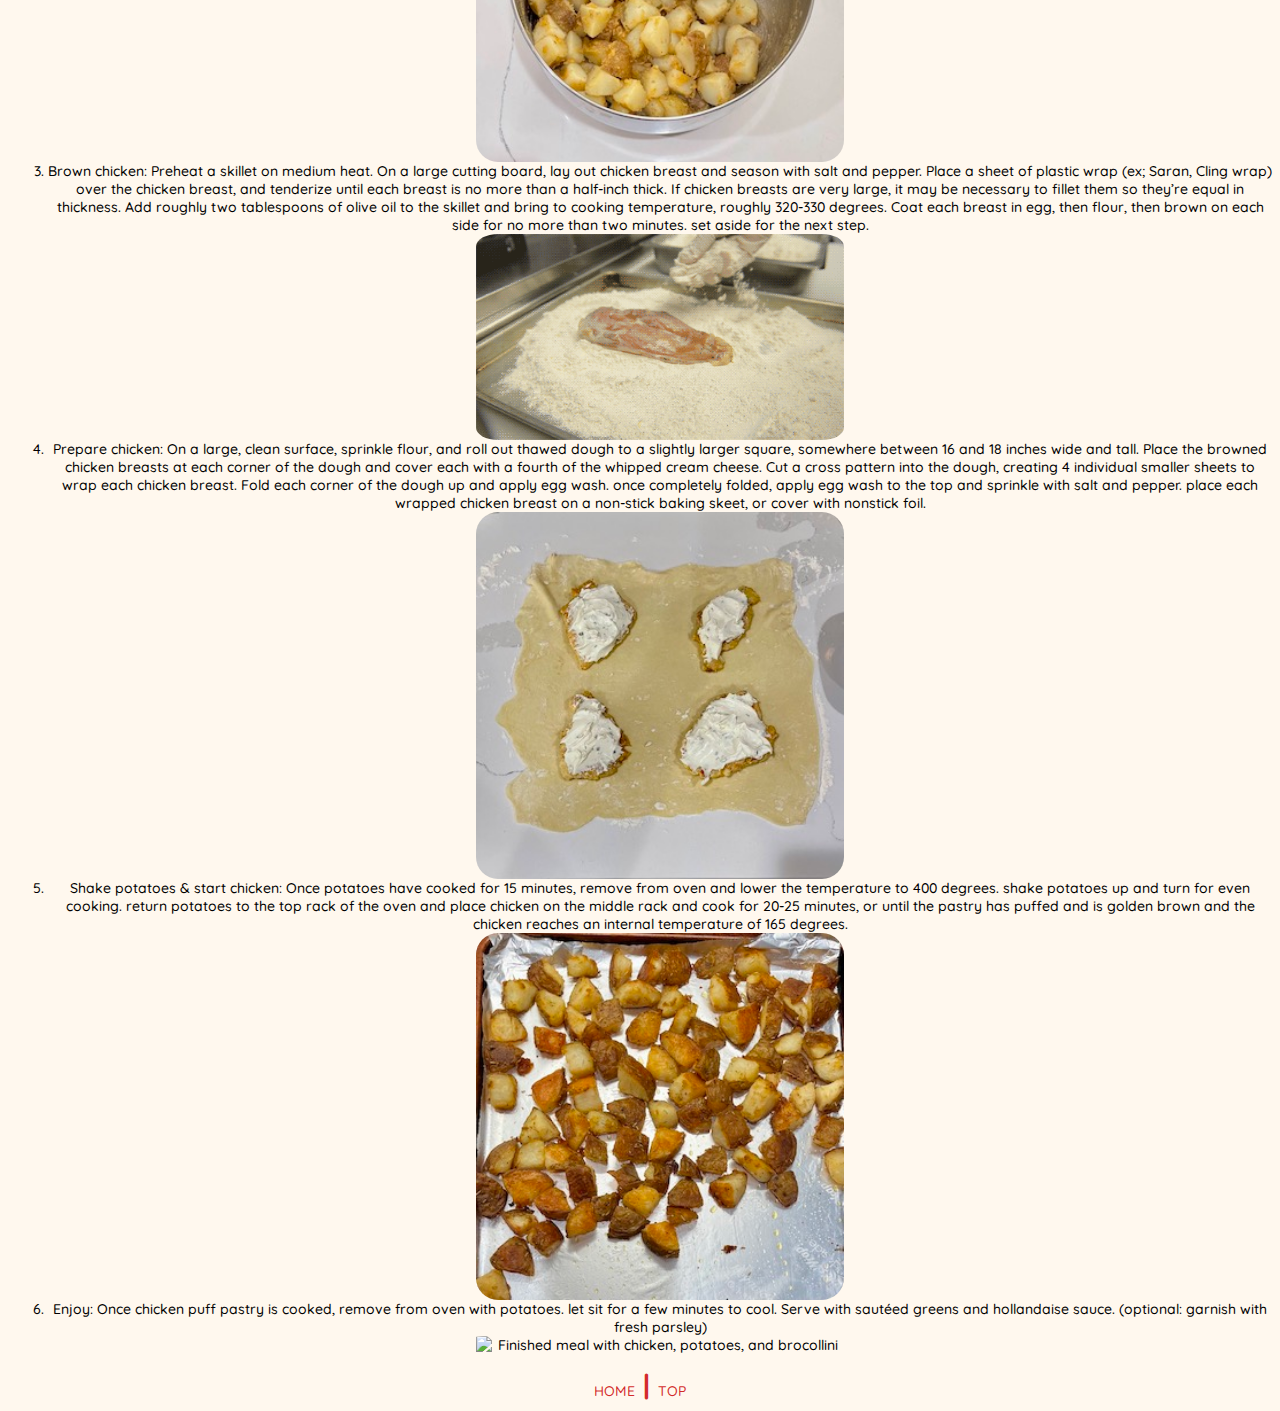
==== commit 5cc1fba2: "finalized CSS for CPP, created css files for remaining recipes, added favicon, formatting" ====
--- a/recipes/chicken-puff-pastry.html
+++ b/recipes/chicken-puff-pastry.html
@@ -1,42 +1,52 @@
 <!DOCTYPE html>
 <html lang="en">
-<head>
-    <meta charset="UTF-8">
-    <meta http-equiv="X-UA-Compatible" content="IE=edge">
-    <meta name="viewport" content="width=device-width, initial-scale=1.0">
-    <title>Chicken Puff Pastry w. Duck Fat Roasted Potatoes</title>
-</head>
-<body>
-    <h1>Chicken Puff Pastry w. Duck Fat Roasted Potatoes</h1>
-    <img src="../images/portrait-final-product-cpp.jpeg" alt="a delicious plate of chicken puff pastry">
-    <h4>Time: ~65 mins | Servings: 4</h4>
-        <p>The chicken portion of this dish is a family favorite that probably originates from a puff pastry box found in your local grocery store's frozen aisle, but nonetheless, it slaps. The potatoes have evolved to be a staple with the meal, and my wife and I have been using pieces of <a href="https://www.seriouseats.com/the-best-roast-potatoes-ever-recipe">the Serious Eats recipe</a>; it's truly one of the best ways to roast potatoes. Here's what you'll need to get started:</p>
-    <h3>Ingredients:</h3>    
-        <ul>
-            <li>Boneless, skinless chicken breast, medium - Qty: 4</li>
-            <li>Frozen puff pastry box (2 sheets per box) - Qty: 1</li>
-            <li>Whipped cream cheese w/ chive, 8oz - Qty: 8 ounces </li>
-            <li>Russet potatoes - Qty: 2-2.5 pounds </li>
-            <li>Duck fat - 3-4 tablespoons</li>
-            <li>Olive oil - 2 tablespoons</li>
-            <li>Egg - Qty: 2 whole</li>
-            <li>Flour - Qty: 1 cup</li>
-            <li>Salt, pepper, and paprika to taste</li>
-            <li>Fresh rosemary & parsley <em>(optional)</em></li>
-        </ul>
-    <h3>Some notes:</h3>
-        <Ol>
-            <li><em>This dish is <strong>awesome</strong> with <a href="https://en.wikipedia.org/wiki/Hollandaise_sauce">hollandaise sauce.</a></em> I typically buy a <a href="https://www.mccormick.com/spices-and-flavors/recipe-mixes/gravies-and-sauces/hollandaise-sauce-mix">pre-made sauce mix</a> and the necessary ingredients since it's much easier and tastes great. If you're feeling adventurous, try <a href="https://downshiftology.com/recipes/hollandaise-sauce/">this</a> from-scratch recipe from Downshiftology.</li>
-            <li>I typically make simple sautéed green beans with this meal, but most green veggies will go well with this dish. Broccolini is another great choice! </li>
-        </Ol>
-    <h3>Directions:</h3>
-        <ol>
-            <li><p><strong>Prepare potatoes:</strong> Clean thoroughly, and peel if desired. dice into 1-1.5 inch cubes and place into a large pot filled with heavily salted cool water. Over medium-high heat, bring potatoes to a boil. Once boiled, lower the heat to a gentle boil and cook for 10 minutes, or until a fork easily pierces the potatoes.</p><img src="../images/sliced-potatoes-center.jpeg" alt="Potatoes sliced to 1-1.5 inch cubes"></li>
-            <li><p><strong>Season and bake potatoes:</strong> Preheat oven to 450 degrees. Strain boiled potatoes when finished, and place them in a large mixing bowl. Add duck fat, and season to your liking with salt, pepper, and paprika. Shake bowl roughly until potatoes are covered in duck fat and seasoning and develop a starchy coating. transfer to a nonstick baking sheet or on nonstick foil and place in the oven for 15 minutes at 450 degrees. (optional: add rosemary here if you’d like)</p><img src="../images/seasoned-potatoes-w-duck-fat.jpeg" alt="Seasoned potatoes with duck fat"></li>
-            <li><p><strong>Brown chicken:</strong> Preheat a skillet on medium heat. On a large cutting board, lay out chicken breast and season with salt and pepper. Place a sheet of plastic wrap (ex; Saran, Cling wrap) over the chicken breast, and tenderize until each breast is no more than a half-inch thick. If chicken breasts are very large, it may be necessary to fillet them so they’re equal in thickness. Add roughly two tablespoons of olive oil to the skillet and bring to cooking temperature, roughly 320-330 degrees. Coat each breast in egg, then flour, then brown on each side for no more than two minutes. set aside for the next step.</p><img src="../images/chicken-flower-gif.gif" alt="Chicken breast being flowered on pan"></li>
-            <li><p><strong>Prepare chicken:</strong> On a large, clean surface, sprinkle flour, and roll out thawed dough to a slightly larger square, somewhere between 16 and 18 inches wide and tall. Place the browned chicken breasts at each corner of the dough and cover each with a fourth of the whipped cream cheese. Cut a cross pattern into the dough, creating 4 individual smaller sheets to wrap each chicken breast. Fold each corner of the dough up and apply egg wash. once completely folded, apply egg wash to the top and sprinkle with salt and pepper. place each wrapped chicken breast on a non-stick baking skeet, or cover with nonstick foil.</p><img src="../images/cpp-dough-cream-cheese.jpeg" alt="Chicken breasts covered in cream cheese on thawed dough"></li>
-            <li><p><strong>Shake potatoes & start chicken:</strong> Once potatoes have cooked for 15 minutes, remove from oven and lower the temperature to 400 degrees. shake potatoes up and turn for even cooking. return potatoes to the top rack of the oven and place chicken on the middle rack and cook for 20-25 minutes, or until the pastry has puffed and is golden brown and the chicken reaches an internal temperature of 165 degrees.</p><img src="../images/finished-potatoes.jpeg" alt="Finished potatoes on baking sheet"></li>
-            <li><p><strong>Enjoy:</strong> Once chicken puff pastry is cooked, remove from oven with potatoes. let sit for a few minutes to cool. Serve with sautéed greens and hollandaise sauce. (optional: garnish with fresh parsley)</p><img src="../images/6z4rks.gif" alt="Finished meal with chicken, potatoes, and brocollini"></li>
-        </ol>
-</body>
+    <head>
+        <meta charset="UTF-8">
+        <meta http-equiv="X-UA-Compatible" content="IE=edge">
+        <meta name="viewport" content="width=device-width, initial-scale=1.0">
+        <link rel="stylesheet" href="cpp-style.css">
+        <link href="https://fonts.googleapis.com/css2?family=Quicksand:wght@500;700&display=swap" rel="stylesheet">
+        <link rel="shortcut icon" href="../images/favicon.ico"/>
+        <title>Chicken Puff Pastry w. Duck Fat Roasted Potatoes</title>
+    </head>
+    <body>
+        <div class="header main">Chicken Puff Pastry w. Duck Fat Roasted Potatoes</div>
+            <img src="../images/portrait-final-product-cpp.jpeg" alt="a delicious plate of chicken puff pastry">
+        <div id="info">Time: ~65 mins | Servings: 4</div>
+            <p>The chicken portion of this dish is a family favorite that probably originates from a puff pastry box found in your local grocery store's frozen aisle, but nonetheless, it slaps. The potatoes have evolved to be a staple with the meal, and my wife and I have been using pieces of <a href="https://www.seriouseats.com/the-best-roast-potatoes-ever-recipe">the Serious Eats recipe</a>; it's truly one of the best ways to roast potatoes. Below is what you'll need to get started!</p>
+        <div class="header secondary">Ingredients:</div>    
+            <ul class="list">
+                <li>Boneless, skinless chicken breast, medium - Qty: 4</li>
+                <li>Frozen puff pastry box (2 sheets per box) - Qty: 1</li>
+                <li>Whipped cream cheese w/ chive, 8oz - Qty: 8 ounces </li>
+                <li>Russet potatoes - Qty: 2-2.5 pounds </li>
+                <li>Duck fat - 3-4 tablespoons</li>
+                <li>Olive oil - 2 tablespoons</li>
+                <li>Egg - Qty: 2 whole</li>
+                <li>Flour - Qty: 1 cup</li>
+                <li>Salt, pepper, and paprika to taste</li>
+                <li>Fresh rosemary & parsley (optional)</li>
+            </ul>
+        <div class="header secondary">Some notes:</div>
+            <Ol>
+                <li><em>This dish is <strong>awesome</strong> with <a href="https://en.wikipedia.org/wiki/Hollandaise_sauce">hollandaise sauce.</a></em> I typically buy a <a href="https://www.mccormick.com/spices-and-flavors/recipe-mixes/gravies-and-sauces/hollandaise-sauce-mix">pre-made sauce mix</a> and the necessary ingredients since it's much easier and tastes great. If you're feeling adventurous, try <a href="https://downshiftology.com/recipes/hollandaise-sauce/">this</a> from-scratch recipe from Downshiftology.</li>
+                <li>I typically make simple sautéed green beans with this meal, but most green veggies will go well with this dish. Broccolini is another great choice! </li>
+            </Ol>
+        <div class="header secondary">Directions:</div>
+            <ol class="list">
+                <li>Prepare potatoes: Clean thoroughly, and peel if desired. dice into 1-1.5 inch cubes and place into a large pot filled with heavily salted cool water. Over medium-high heat, bring potatoes to a boil. Once boiled, lower the heat to a gentle boil and cook for 10 minutes, or until a fork easily pierces the potatoes.</li>    
+                <img src="../images/sliced-potatoes-center.jpeg" alt="Potatoes sliced to 1-1.5 inch cubes">
+                <li>Season and bake potatoes: Preheat oven to 450 degrees. Strain boiled potatoes when finished, and place them in a large mixing bowl. Add duck fat, and season to your liking with salt, pepper, and paprika. Shake bowl roughly until potatoes are covered in duck fat and seasoning and develop a starchy coating. transfer to a nonstick baking sheet or on nonstick foil and place in the oven for 15 minutes at 450 degrees. (optional: add rosemary here if you’d like)</li>
+                    <img src="../images/seasoned-potatoes-w-duck-fat.jpeg" alt="Seasoned potatoes with duck fat">
+                <li>Brown chicken: Preheat a skillet on medium heat. On a large cutting board, lay out chicken breast and season with salt and pepper. Place a sheet of plastic wrap (ex; Saran, Cling wrap) over the chicken breast, and tenderize until each breast is no more than a half-inch thick. If chicken breasts are very large, it may be necessary to fillet them so they’re equal in thickness. Add roughly two tablespoons of olive oil to the skillet and bring to cooking temperature, roughly 320-330 degrees. Coat each breast in egg, then flour, then brown on each side for no more than two minutes. set aside for the next step.</li>
+                    <img src="../images/chicken-flower-gif.gif" alt="Chicken breast being flowered on pan">
+                <li>Prepare chicken: On a large, clean surface, sprinkle flour, and roll out thawed dough to a slightly larger square, somewhere between 16 and 18 inches wide and tall. Place the browned chicken breasts at each corner of the dough and cover each with a fourth of the whipped cream cheese. Cut a cross pattern into the dough, creating 4 individual smaller sheets to wrap each chicken breast. Fold each corner of the dough up and apply egg wash. once completely folded, apply egg wash to the top and sprinkle with salt and pepper. place each wrapped chicken breast on a non-stick baking skeet, or cover with nonstick foil.</li>
+                    <img src="../images/cpp-dough-cream-cheese.jpeg" alt="Chicken breasts covered in cream cheese on thawed dough">
+                <li>Shake potatoes & start chicken: Once potatoes have cooked for 15 minutes, remove from oven and lower the temperature to 400 degrees. shake potatoes up and turn for even cooking. return potatoes to the top rack of the oven and place chicken on the middle rack and cook for 20-25 minutes, or until the pastry has puffed and is golden brown and the chicken reaches an internal temperature of 165 degrees.</li>
+                    <img src="../images/finished-potatoes.jpeg" alt="Finished potatoes on baking sheet">
+                <li>Enjoy: Once chicken puff pastry is cooked, remove from oven with potatoes. let sit for a few minutes to cool. Serve with sautéed greens and hollandaise sauce. (optional: garnish with fresh parsley)</li>
+                    <img src="../images/6z4rks.gif" alt="Finished meal with chicken, potatoes, and brocollini">
+            </ol>
+        <div class="nav"><a href="../index.html">HOME</a> | <a href="chicken-puff-pastry.html">TOP</a></div>
+    </body>
 </html>--- a/recipes/cpp-style.css
+++ b/recipes/cpp-style.css
@@ -0,0 +1,53 @@
+* {
+    font-family: "quicksand", sans-serif;
+    font-weight: 500;
+    font-size: 14px;
+    background-color: #fff8ee;
+    text-align: center;
+}
+
+.header {
+    font-size: 28px;
+    font-weight: 700;
+}
+#info {
+    font-weight: 700;
+    color: #4ebebe;
+}
+p {
+    text-align: left;
+}
+.nav {
+    font-weight: 700;
+    font-size: 28px;
+    color: #cf1616eb;
+}
+
+ul {
+    text-align: center;
+    list-style-type: none;
+    border-style: ridge;
+    border-radius: 5px;
+}
+
+ol {
+    text-align: left;
+}
+
+a:link,
+a:visited {
+    text-decoration: none;
+    color: #cf1616eb
+}
+
+a:hover {
+    text-decoration: underline;
+}
+
+img {
+    display: block;
+    margin-left: auto;
+    margin-right: auto;
+    width: 30%;
+    border-radius: 6%;
+  }